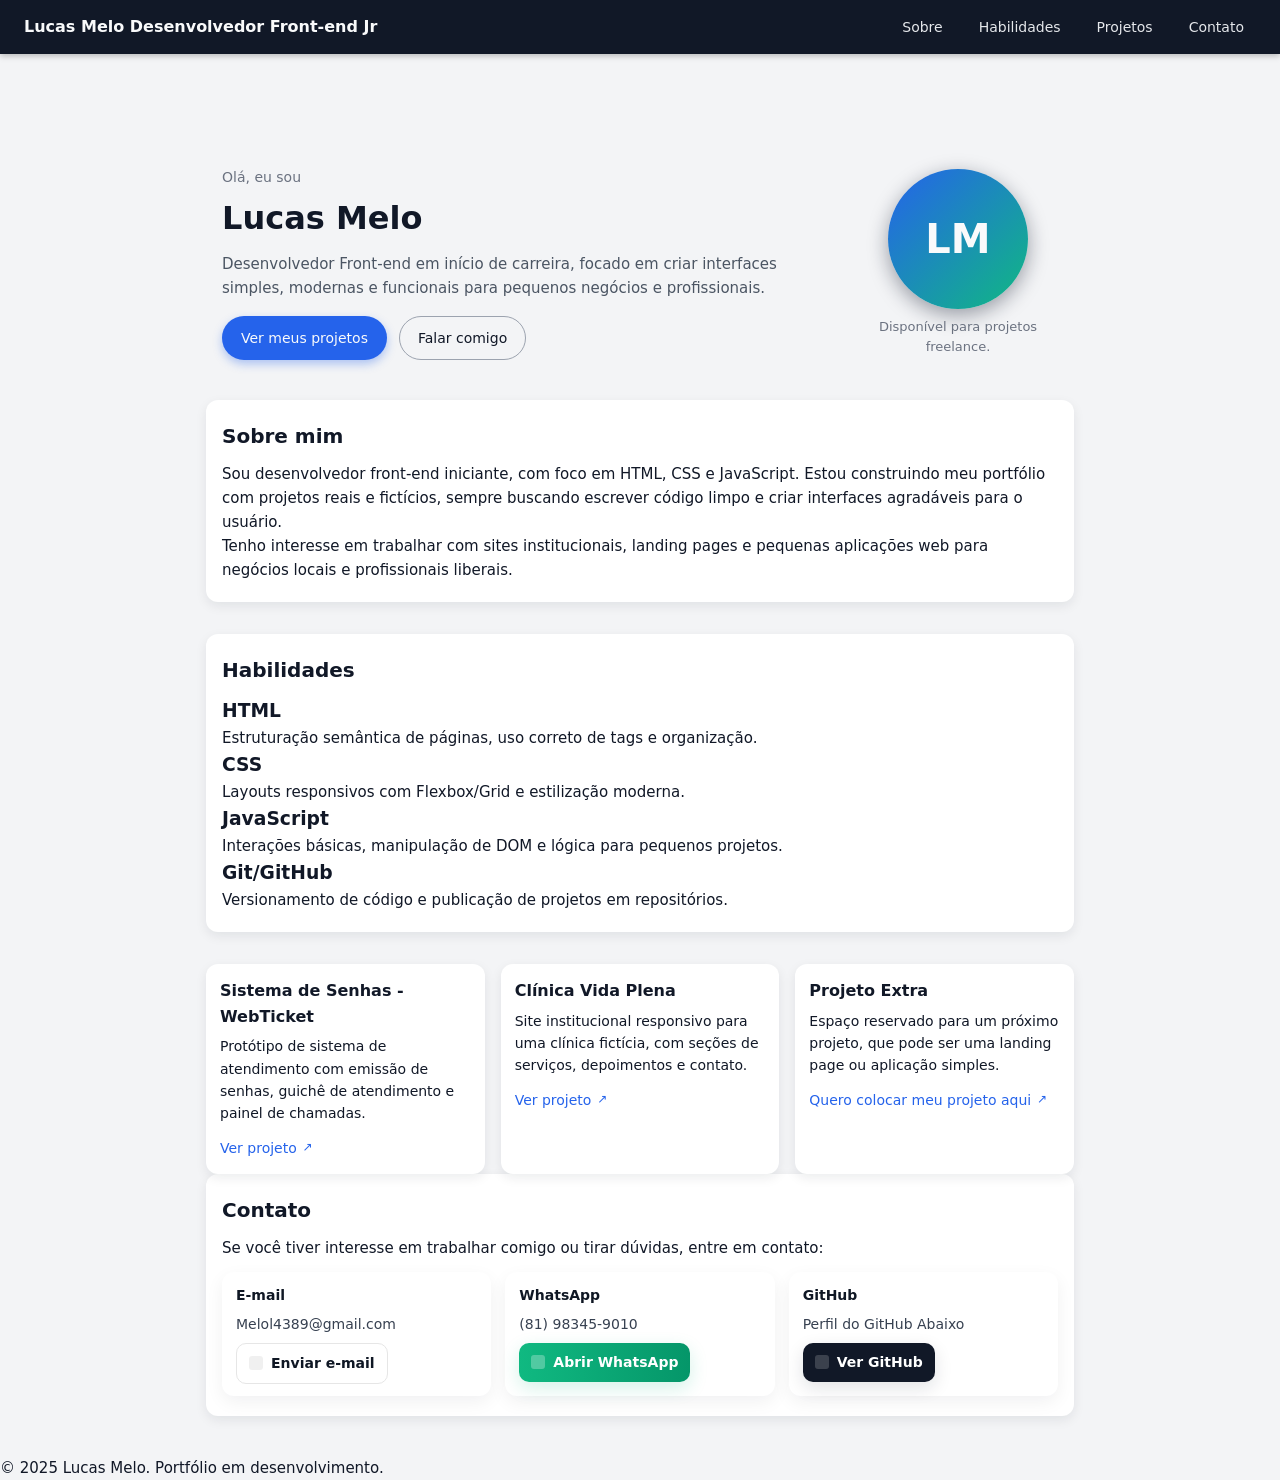
==== index.html @ 69a9b4c0 "Rename Index.html to index.html" ====
<!DOCTYPE html>
<html lang="pt-BR">
<head>
  <meta charset="UTF-8" />
  <title>Lucas Melo - Desenvolvedor Front-end Jr</title>

  <meta name="viewport" content="width=device-width, initial-scale=1.0" />
  <meta
    name="description"
    content="Portfólio de Lucas Melo, Desenvolvedor Front-end Jr focado em HTML, CSS e JavaScript. Criação de sites institucionais, landing pages e pequenos projetos web."
  />

  <link rel="preconnect" href="https://fonts.googleapis.com" />
  <link rel="preconnect" href="https://fonts.gstatic.com" crossorigin />
  <link
    href="https://fonts.googleapis.com/css2?family=Poppins:wght@300;400;500;600;700&display=swap"
    rel="stylesheet"
  />

  <link rel="stylesheet" href="style.css" />
</head>
<body>
  <header class="topo">
    <div class="topo-esquerda">
      <div class="marca">
        <span class="marca-nome">Lucas Melo</span>
        <span class="marca-role">Desenvolvedor Front-end Jr</span>
      </div>
    </div>

    <nav class="menu">
      <a href="#sobre" class="menu-link">Sobre</a>
      <a href="#habilidades" class="menu-link">Habilidades</a>
      <a href="#projetos" class="menu-link">Projetos</a>
      <a href="#contato" class="menu-link">Contato</a>
    </nav>
  </header>

  <main>
    <!-- HERO -->
    <section class="hero">
      <div class="hero-texto">
        <p class="hero-saudacao">Olá, eu sou</p>
        <h1>Lucas Melo</h1>
        <p class="hero-subtitulo">
          Desenvolvedor Front-end em início de carreira, focado em criar interfaces
          simples, modernas e funcionais para pequenos negócios e profissionais.
        </p>
        <div class="hero-botoes">
          <a href="#projetos" class="btn-principal">Ver meus projetos</a>
          <a href="#contato" class="btn-secundario">Falar comigo</a>
        </div>
      </div>

      <div class="hero-foto">
        <div class="hero-avatar">
          <span>LM</span>
        </div>
        <p class="hero-legenda">Disponível para projetos freelance.</p>
      </div>
    </section>

    <!-- SOBRE -->
    <section id="sobre" class="secao">
      <h2>Sobre mim</h2>
      <p>
        Sou desenvolvedor front-end iniciante, com foco em HTML, CSS e JavaScript.
        Estou construindo meu portfólio com projetos reais e fictícios, sempre buscando
        escrever código limpo e criar interfaces agradáveis para o usuário.
      </p>
      <p>
        Tenho interesse em trabalhar com sites institucionais, landing pages e
        pequenas aplicações web para negócios locais e profissionais liberais.
      </p>
    </section>

    <!-- HABILIDADES -->
    <section id="habilidades" class="secao">
      <h2>Habilidades</h2>
      <div class="grade-habilidades">
        <article class="habilidade">
          <h3>HTML</h3>
          <p>Estruturação semântica de páginas, uso correto de tags e organização.</p>
        </article>
        <article class="habilidade">
          <h3>CSS</h3>
          <p>Layouts responsivos com Flexbox/Grid e estilização moderna.</p>
        </article>
        <article class="habilidade">
          <h3>JavaScript</h3>
          <p>Interações básicas, manipulação de DOM e lógica para pequenos projetos.</p>
        </article>
        <article class="habilidade">
          <h3>Git/GitHub</h3>
          <p>Versionamento de código e publicação de projetos em repositórios.</p>
        </article>
      </div>
    </section>

    <!-- PROJETOS -->
   <div class="grade-projetos">
  <article class="projeto">
    <h3>Sistema de Senhas - WebTicket</h3>
    <p>
      Protótipo de sistema de atendimento com emissão de senhas, guichê de
      atendimento e painel de chamadas.
    </p>
    <a
      href="web_ticket/index.html"
      class="projeto-link"
      target="_blank"
      rel="noopener noreferrer"
    >
      Ver projeto
    </a>
  </article>

  <article class="projeto">
    <h3>Clínica Vida Plena</h3>
    <p>
      Site institucional responsivo para uma clínica fictícia, com seções de
      serviços, depoimentos e contato.
    </p>
    <a
      href="clinica-vida-plena/index.html"
      class="projeto-link"
      target="_blank"
      rel="noopener noreferrer"
    >
      Ver projeto
    </a>
  </article>

  <article class="projeto">
    <h3>Projeto Extra</h3>
    <p>
      Espaço reservado para um próximo projeto, que pode ser uma landing page
      ou aplicação simples.
    </p>
    <a href="#contato" class="projeto-link">Quero colocar meu projeto aqui</a>
  </article>
</div>


    <!-- CONTATO -->
    <section id="contato" class="secao">
      <h2>Contato</h2>
      <p>Se você tiver interesse em trabalhar comigo ou tirar dúvidas, entre em contato:</p>

      <div class="contato-info">
        <div>
          <strong>E-mail</strong>
          <p>Melol4389@gmail.com</p>
          <a class="contato-link email" href="mailto:Melol4389@gmail.com">Enviar e-mail</a>
        </div>

        <div>
          <strong>WhatsApp</strong>
          <p>(81) 98345-9010</p>
          <a
            class="contato-link whatsapp"
            href="https://wa.me/5581983459010?text=Olá,%20gostaria%20de%20saber%20sobre%20seus%20serviços"
            target="_blank"
            rel="noopener noreferrer"
          >
            Abrir WhatsApp
          </a>
        </div>

        <div>
          <strong>GitHub</strong>
          <p>Perfil do GitHub Abaixo</p>
          <a
            class="contato-link github"
            href="https://github.com/scarx03"
            target="_blank"
            rel="noopener noreferrer"
          >
            Ver GitHub
          </a>
        </div>
      </div>
    </section>
  </main>

  <footer class="rodape">
    <p>© 2025 Lucas Melo. Portfólio em desenvolvimento.</p>
  </footer>
</body>
</html>
---- style.css ----
/* BASE / RESET SIMPLES */
* {
  box-sizing: border-box;
  margin: 0;
  padding: 0;
}

body {
  font-family: system-ui, -apple-system, BlinkMacSystemFont, "Segoe UI", sans-serif;
  background-color: #f3f4f6;
  color: #111827;
  line-height: 1.6;
}

/* Limitar largura do conteúdo */
main {
  max-width: 900px;
  margin: 80px auto 40px auto;
  padding: 0 16px;
}

h2 {
  font-size: 20px;
  margin-bottom: 10px;
  color: #111827;
  font-weight: 600;
}

p,
li {
  font-size: 15px;
}

/* TOPO / HEADER */
.topo {
  position: sticky;
  top: 0;
  z-index: 10;
  width: 100%;
  background-color: #111827;
  color: #f9fafb;
  display: flex;
  justify-content: space-between;
  align-items: center;
  padding: 10px 24px;
  box-shadow: 0 2px 6px rgba(0, 0, 0, 0.25);
}

.marca {
  font-size: 16px;
  font-weight: 600;
}

/* MENU */
.menu {
  display: flex;
  align-items: center;
  gap: 12px;
}

.menu a {
  text-decoration: none;
  color: #e5e7eb;
  font-size: 14px;
  padding: 6px 12px;
  border-radius: 999px;
  transition: background 0.15s ease, color 0.15s ease, transform 0.08s ease;
}

.menu a:hover {
  background-color: #e5e7eb;
  color: #111827;
  transform: translateY(-1px);
}

/* SEÇÕES GERAIS */
.secao {
  margin-bottom: 32px;
  padding: 20px 16px;
  background-color: #ffffff;
  border-radius: 12px;
  box-shadow: 0 4px 12px rgba(15, 23, 42, 0.08);
}

/* Sobre */
.sobre p {
  margin-bottom: 8px;
}

/* Serviços */
.servicos ul {
  list-style: disc;
  padding-left: 20px;
}

.servicos li {
  margin-bottom: 6px;
}

/* Contato base (listas antigas, se ainda tiver) */
.contato ul {
  list-style: none;
  padding-left: 0;
}

.contato li {
  margin-bottom: 6px;
}

.contato a {
  color: #2563eb;
  text-decoration: none;
}

.contato a:hover {
  text-decoration: underline;
}

/* HERO */
.hero {
  display: flex;
  justify-content: space-between;
  align-items: center;
  gap: 32px;
  padding: 32px 16px 40px 16px;
}

.hero-texto {
  flex: 1;
}

.hero-saudacao {
  font-size: 14px;
  color: #6b7280;
  margin-bottom: 4px;
}

.hero h1 {
  font-size: 32px;
  margin-bottom: 8px;
}

.hero-subtitulo {
  font-size: 15px;
  color: #4b5563;
  margin-bottom: 16px;
}

.hero-botoes {
  display: flex;
  gap: 12px;
  flex-wrap: wrap;
}

/* BOTÕES PRINCIPAIS */
.btn-principal,
.btn-secundario {
  display: inline-block;
  padding: 10px 18px;
  border-radius: 999px;
  font-size: 14px;
  font-weight: 500;
  text-decoration: none;
  border: 1px solid transparent;
  cursor: pointer;
  transition: background 0.15s ease, color 0.15s ease, transform 0.08s ease,
    box-shadow 0.15s ease;
}

/* Botão principal – destaque */
.btn-principal {
  background-color: #2563eb;
  color: #f9fafb;
  box-shadow: 0 4px 10px rgba(37, 99, 235, 0.35);
}

.btn-principal:hover {
  background-color: #1d4ed8;
  transform: translateY(-1px);
  box-shadow: 0 6px 18px rgba(37, 99, 235, 0.45);
}

/* Botão secundário – contorno */
.btn-secundario {
  background-color: transparent;
  color: #111827;
  border-color: #9ca3af;
}

.btn-secundario:hover {
  background-color: #e5e7eb;
  transform: translateY(-1px);
}

/* HERO FOTO */
.hero-foto {
  flex: 0 0 200px;
  display: flex;
  flex-direction: column;
  align-items: center;
  gap: 8px;
}

.hero-avatar {
  width: 140px;
  height: 140px;
  border-radius: 999px;
  background: linear-gradient(135deg, #2563eb, #10b981);
  display: flex;
  align-items: center;
  justify-content: center;
  color: #f9fafb;
  font-size: 40px;
  font-weight: 600;
  box-shadow: 0 6px 20px rgba(15, 23, 42, 0.4);
}

.hero-legenda {
  font-size: 13px;
  color: #6b7280;
  text-align: center;
}

/* PROJETOS */
.grade-projetos {
  display: grid;
  grid-template-columns: repeat(auto-fit, minmax(260px, 1fr));
  gap: 16px;
  margin-top: 14px;
}

.projeto {
  background-color: #ffffff;
  border-radius: 12px;
  padding: 14px;
  box-shadow: 0 4px 12px rgba(15, 23, 42, 0.08);
}

.projeto h3 {
  font-size: 16px;
  margin-bottom: 6px;
}

.projeto p {
  font-size: 14px;
  margin-bottom: 10px;
}

.projeto-link {
  display: inline-flex;
  align-items: center;
  gap: 6px;
  font-size: 14px;
  color: #2563eb;
  text-decoration: none;
  font-weight: 500;
}

.projeto-link::after {
  content: "↗";
  font-size: 12px;
}

.projeto-link:hover {
  text-decoration: underline;
}

/* ========== CONTATO - BOTÕES E LINKS ========== */

/* Container das infos (cartões) */
.contato-info {
  display: flex;
  flex-wrap: wrap;
  gap: 14px;
  margin-top: 12px;
}

/* Cada cartão de contato */
.contato-info > div {
  background: #ffffff;
  padding: 12px 14px;
  border-radius: 12px;
  box-shadow: 0 6px 18px rgba(15, 23, 42, 0.06);
  min-width: 200px;
  flex: 1 1 240px;
}

/* Título do item (E-mail / WhatsApp / GitHub) */
.contato-info strong {
  display: block;
  margin-bottom: 6px;
  color: #0f1724;
  font-size: 14px;
}

/* Texto do contato */
.contato-info p {
  margin: 0 0 8px 0;
  color: #374151;
  font-size: 14px;
}

/* Botões/links estilosos dentro do contato */
.contato-link {
  display: inline-flex;
  gap: 8px;
  align-items: center;
  text-decoration: none;
  padding: 8px 12px;
  border-radius: 10px;
  font-weight: 600;
  font-size: 14px;
  cursor: pointer;
  transition: background 0.12s ease, transform 0.08s ease,
    box-shadow 0.12s ease;
}

/* WhatsApp - botão verde */
.contato-link.whatsapp {
  background: linear-gradient(90deg, #10b981, #059669);
  color: #fff;
  box-shadow: 0 6px 18px rgba(16, 185, 129, 0.18);
}

.contato-link.whatsapp:hover {
  transform: translateY(-2px);
  box-shadow: 0 10px 28px rgba(16, 185, 129, 0.22);
}

/* Email - botão com contorno */
.contato-link.email {
  background: transparent;
  color: #0f1724;
  border: 1px solid #e6e6e6;
}

.contato-link.email:hover {
  background: #f3f4f6;
  transform: translateY(-2px);
}

/* GitHub - botão escuro */
.contato-link.github {
  background: #111827;
  color: #fff;
  box-shadow: 0 6px 18px rgba(17, 24, 39, 0.12);
}

.contato-link.github:hover {
  transform: translateY(-2px);
  box-shadow: 0 10px 28px rgba(17, 24, 39, 0.18);
}

/* pequena "badge" icônica antes do texto (sem usar imagens) */
.contato-link::before {
  content: "";
  display: inline-block;
  width: 14px;
  height: 14px;
  border-radius: 3px;
  background: rgba(255, 255, 255, 0.2);
}

/* ajustar cor da badge por tipo */
.contato-link.whatsapp::before {
  background: rgba(255, 255, 255, 0.28);
}
.contato-link.email::before {
  background: rgba(0, 0, 0, 0.06);
}
.contato-link.github::before {
  background: rgba(255, 255, 255, 0.18);
}

/* foco acessível (teclado) para todos os links/botões */
.contato-link:focus {
  outline: 3px solid rgba(37, 99, 235, 0.18);
  outline-offset: 3px;
}

/* ========== RESPONSIVO GERAL ========== */
@media (max-width: 640px) {
  .topo {
    flex-direction: column;
    align-items: flex-start;
    gap: 8px;
    padding: 10px 16px;
  }

  .menu {
    flex-wrap: wrap;
    justify-content: flex-start;
  }

  main {
    margin-top: 100px;
  }

  .hero {
    flex-direction: column;
    align-items: flex-start;
  }

  .hero-foto {
    align-self: center;
  }

  .contato-info {
    flex-direction: column;
  }

  .contato-info > div {
    width: 100%;
  }

  .contato-link {
    width: 100%;
    justify-content: center;
  }
}
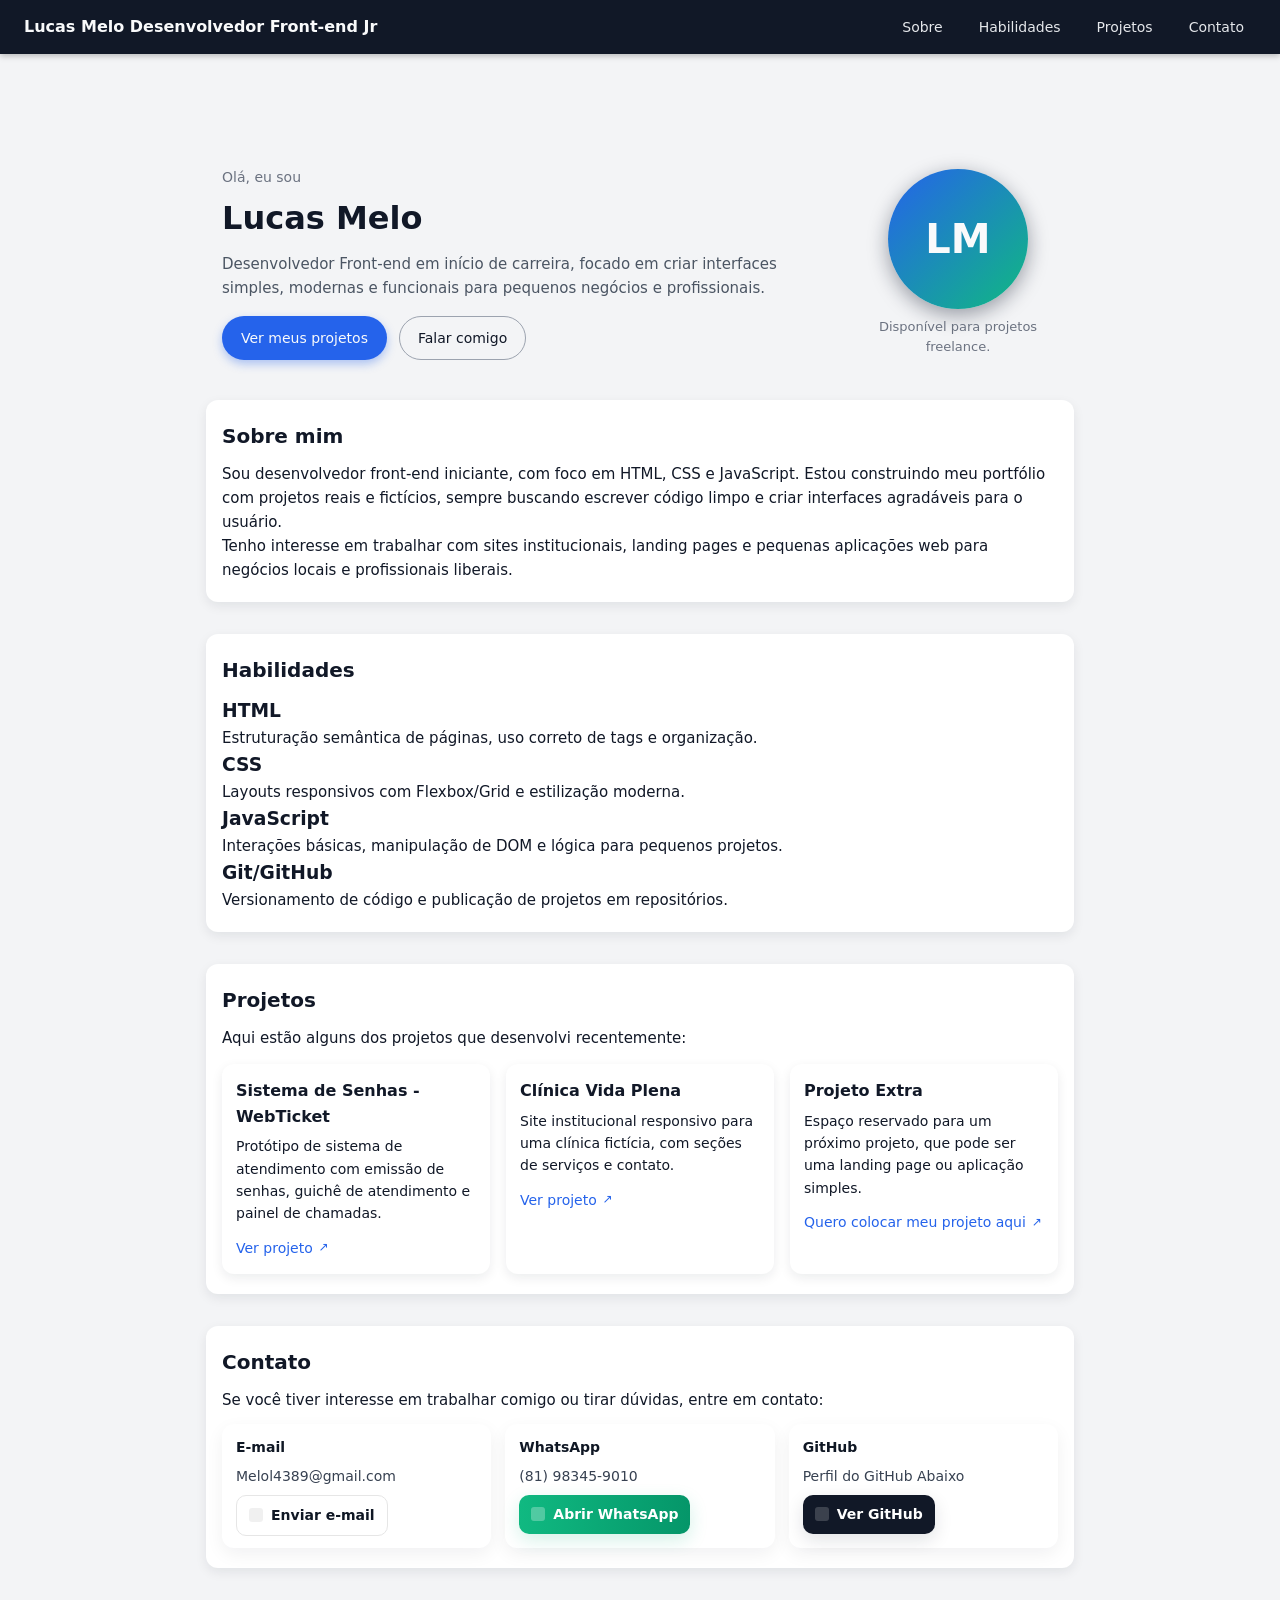
==== commit e7aa5d14: "Corrige case do arquivo index.html na raiz" ====
--- a/index.html
+++ b/index.html
@@ -1,4 +1,4 @@
-<!DOCTYPE html>
+  <!DOCTYPE html>
 <html lang="pt-BR">
 <head>
   <meta charset="UTF-8" />
@@ -97,49 +97,58 @@
       </div>
     </section>
 
-    <!-- PROJETOS -->
-   <div class="grade-projetos">
-  <article class="projeto">
-    <h3>Sistema de Senhas - WebTicket</h3>
-    <p>
-      Protótipo de sistema de atendimento com emissão de senhas, guichê de
-      atendimento e painel de chamadas.
-    </p>
-    <a
-      href="web_ticket/index.html"
-      class="projeto-link"
-      target="_blank"
-      rel="noopener noreferrer"
-    >
-      Ver projeto
-    </a>
-  </article>
+        <!-- PROJETOS -->
+    <section id="projetos" class="secao">
+      <h2>Projetos</h2>
+      <p>Aqui estão alguns dos projetos que desenvolvi recentemente:</p>
 
-  <article class="projeto">
-    <h3>Clínica Vida Plena</h3>
-    <p>
-      Site institucional responsivo para uma clínica fictícia, com seções de
-      serviços, depoimentos e contato.
-    </p>
-    <a
-      href="clinica-vida-plena/index.html"
-      class="projeto-link"
-      target="_blank"
-      rel="noopener noreferrer"
-    >
-      Ver projeto
-    </a>
-  </article>
+      <div class="grade-projetos">
+        <!-- Projeto: Sistema de Senhas - WebTicket -->
+        <article class="projeto">
+          <h3>Sistema de Senhas - WebTicket</h3>
+          <p>
+            Protótipo de sistema de atendimento com emissão de senhas, guichê de
+            atendimento e painel de chamadas.
+          </p>
+          <a
+            href="web_ticket/index.html"
+            class="projeto-link"
+            target="_blank"
+            rel="noopener noreferrer"
+          >
+            Ver projeto
+          </a>
+        </article>
 
-  <article class="projeto">
-    <h3>Projeto Extra</h3>
-    <p>
-      Espaço reservado para um próximo projeto, que pode ser uma landing page
-      ou aplicação simples.
-    </p>
-    <a href="#contato" class="projeto-link">Quero colocar meu projeto aqui</a>
-  </article>
-</div>
+        <!-- Projeto: Clínica Vida Plena -->
+        <article class="projeto">
+          <h3>Clínica Vida Plena</h3>
+          <p>
+            Site institucional responsivo para uma clínica fictícia, com seções de
+            serviços e contato.
+          </p>
+          <a
+            href="clinica-vida-plena/index.html"
+            class="projeto-link"
+            target="_blank"
+            rel="noopener noreferrer"
+          >
+            Ver projeto
+          </a>
+        </article>
+
+        <!-- Projeto Extra -->
+        <article class="projeto">
+          <h3>Projeto Extra</h3>
+          <p>
+            Espaço reservado para um próximo projeto, que pode ser uma landing page
+            ou aplicação simples.
+          </p>
+          <a href="#contato" class="projeto-link">Quero colocar meu projeto aqui</a>
+        </article>
+      </div>
+    </section>
+
 
 
     <!-- CONTATO -->
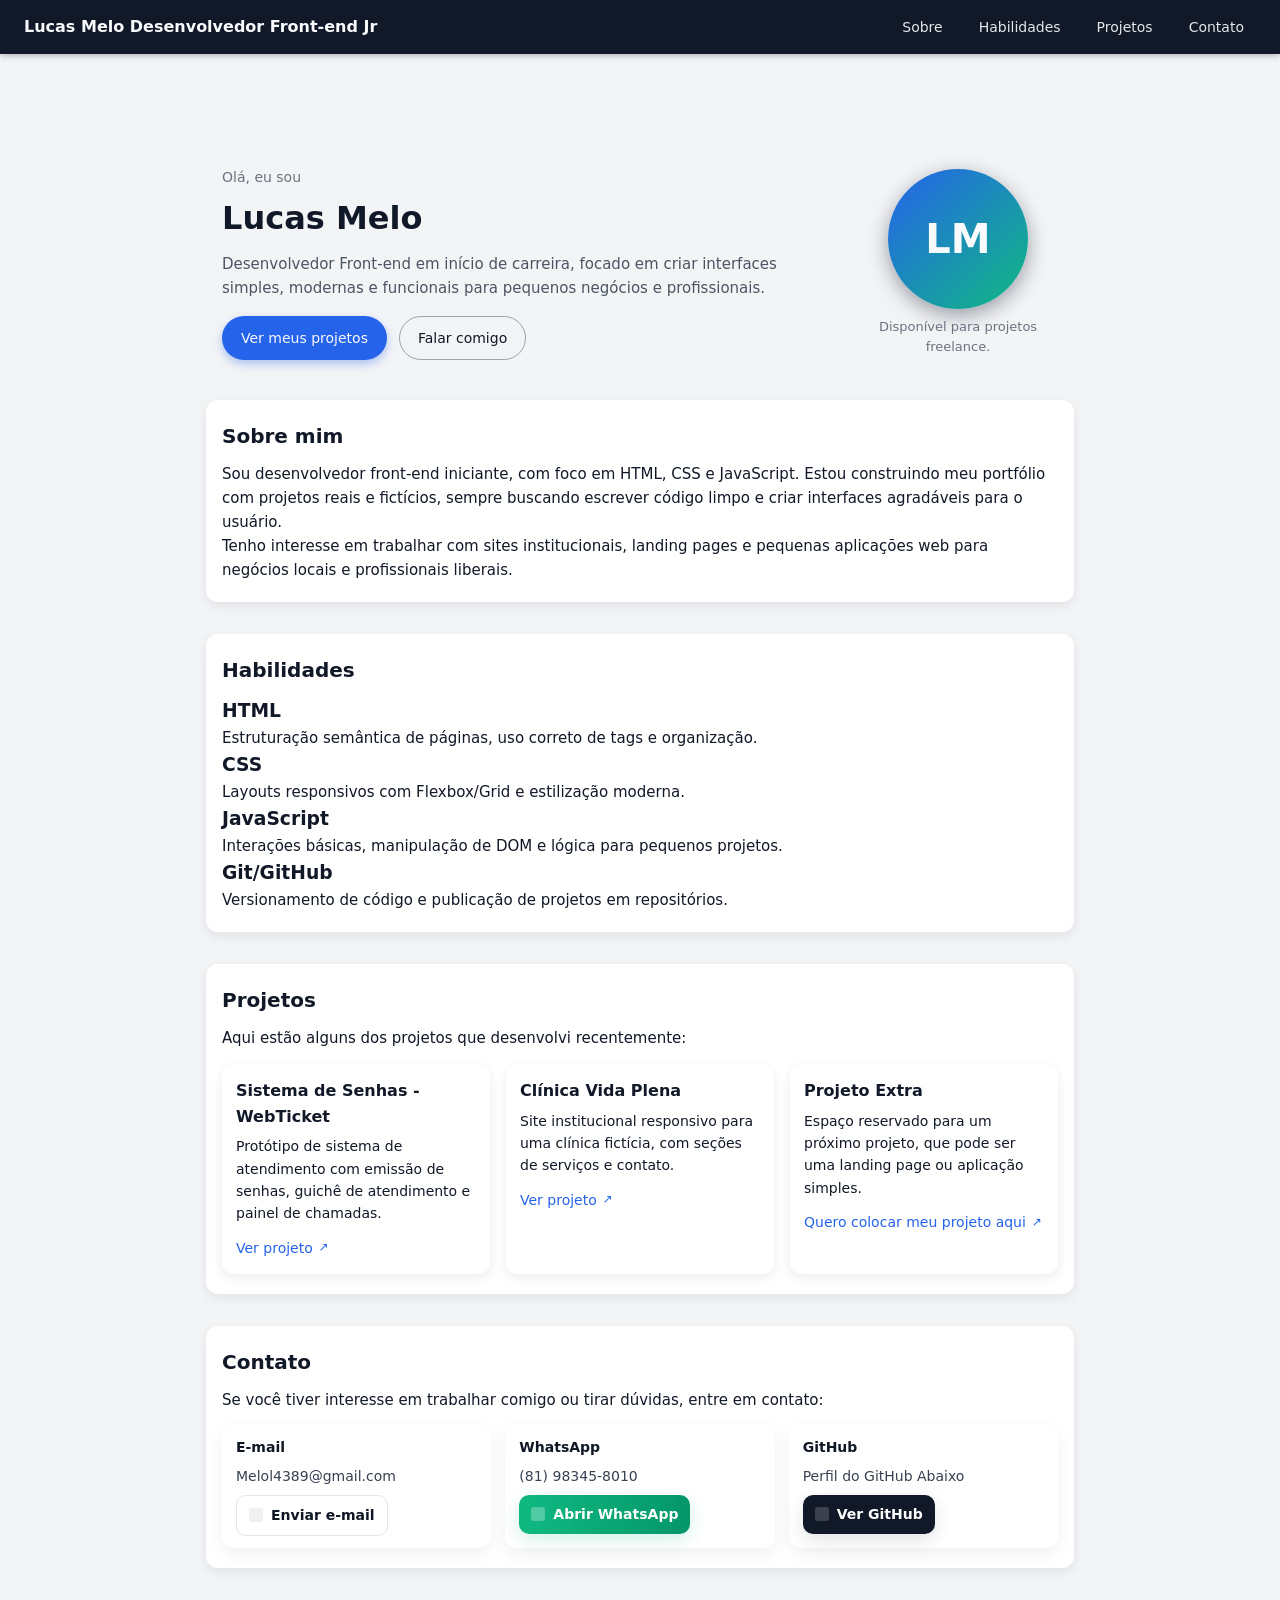
==== commit 7ce3b99c: "atualização de contato" ====
--- a/index.html
+++ b/index.html
@@ -165,10 +165,10 @@
 
         <div>
           <strong>WhatsApp</strong>
-          <p>(81) 98345-9010</p>
+          <p>(81) 98345-8010</p>
           <a
             class="contato-link whatsapp"
-            href="https://wa.me/5581983459010?text=Olá,%20gostaria%20de%20saber%20sobre%20seus%20serviços"
+            href="https://wa.me/5581983458010?text=Olá,%20gostaria%20de%20saber%20sobre%20seus%20serviços"
             target="_blank"
             rel="noopener noreferrer"
           >
